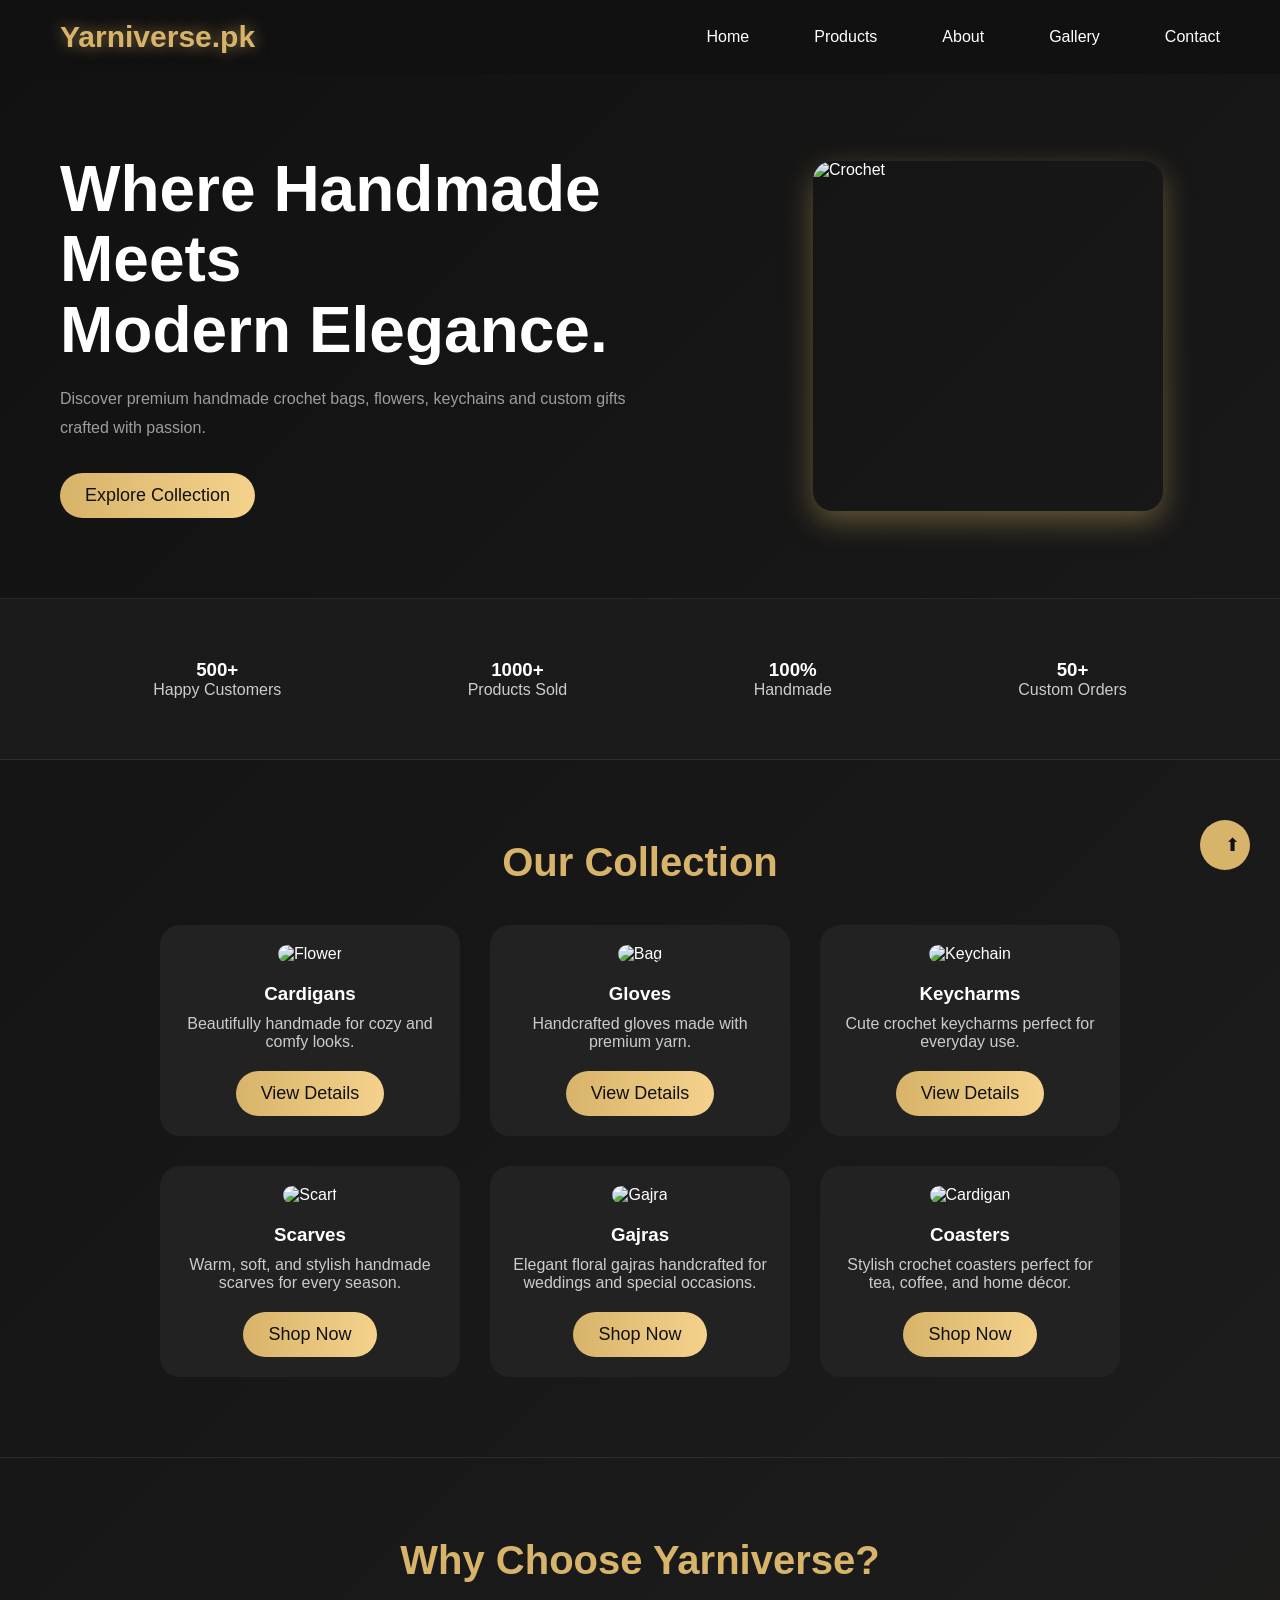
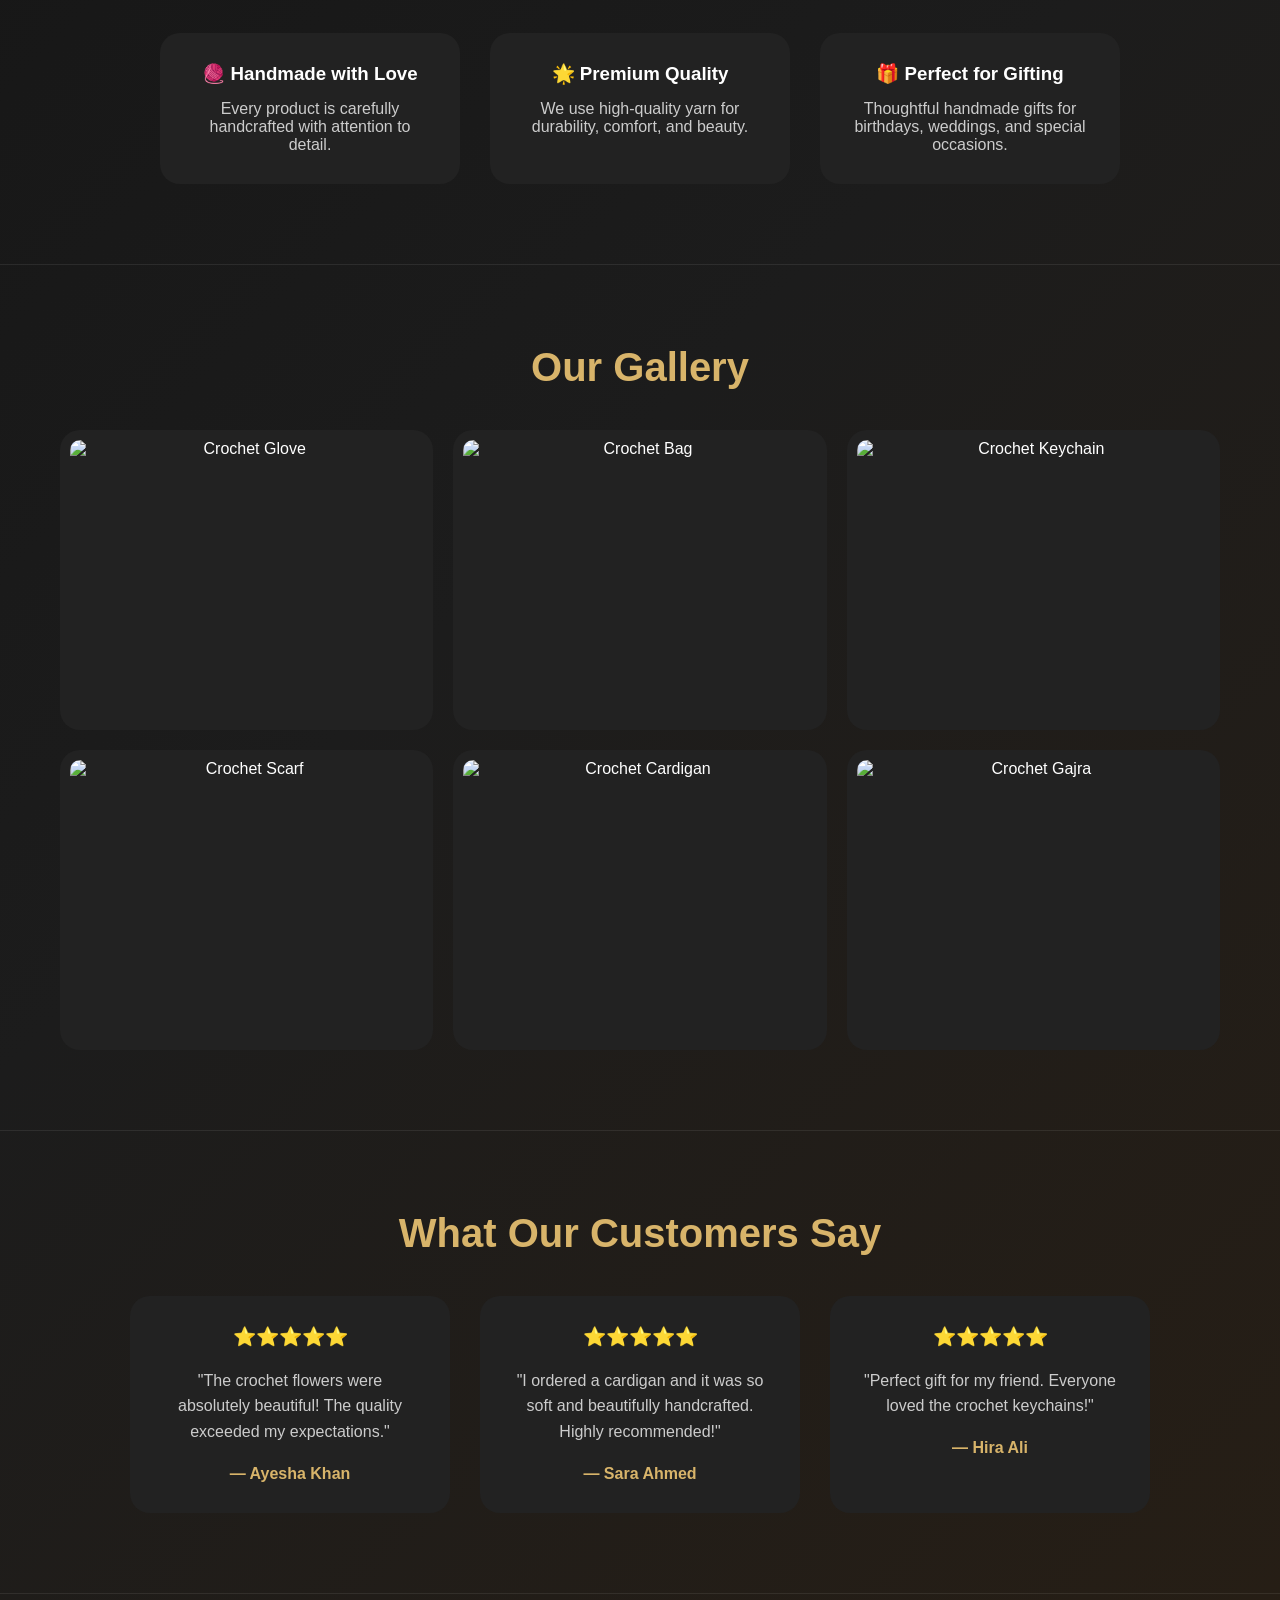
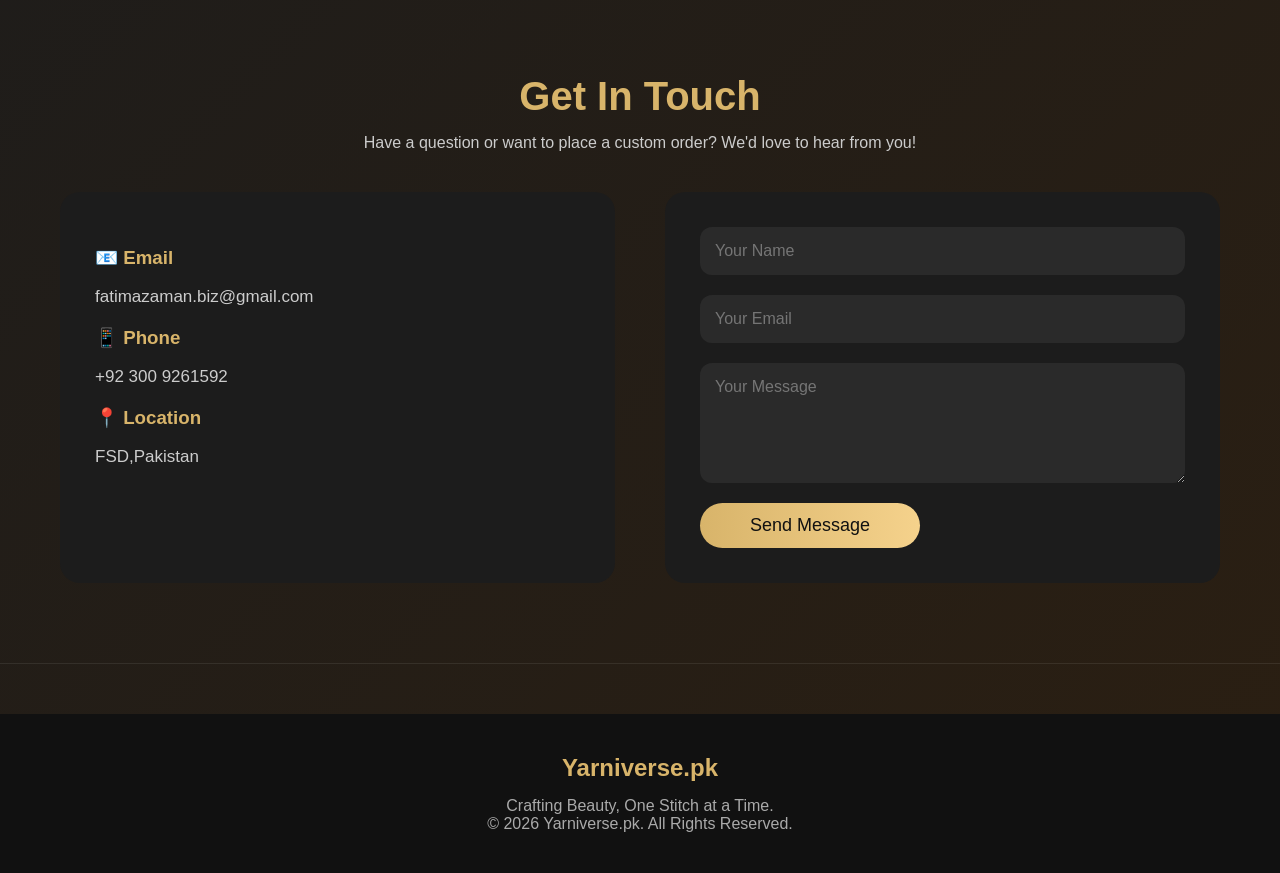
==== index.html @ ee7654af "Add files via upload" ====
<!DOCTYPE html>
<html lang="en">
<head>
    <link href="https://fonts.googleapis.com/css2?family=Poppins:wght@300;400;600;700&display=swap" rel="stylesheet">
    <body>
    <meta charset="UTF-8">
    <meta name="viewport" content="width=device-width, initial-scale=1.0">
    <title>Yarniverse</title>

    <link rel="stylesheet" href="style.css">
</head>


    <nav>
    <div class="logo">Yarniverse.pk</div>

    <ul>
        <li><a href="index.html">Home</a></li>
        <li><a href="products.html">Products</a></li>
        <li><a href="about.html">About</a></li>
        <li><a href="gallery.html">Gallery</a></li>
        <li><a href="contact.html">Contact</a></li>
    </ul>
</nav>
 
</nav>





    <section id="home" class="hero">
        
    <div class="hero-text">

        <h1>Where Handmade Meets <br>Modern Elegance.</h1>

        <p>
            Discover premium handmade crochet bags, flowers,
            keychains and custom gifts crafted with passion.
        </p>
<a href="products.html">
    <button>Explore Collection</button>
</a>
        
      
    </div>

    <div class="hero-image">

        <img src="images/hero1.jpeg" alt="Crochet">

    </div>

 </section>
 
 <section class="stats">

    <div class="stat">
        <h3>500+</h3>
        <p>Happy Customers</p>
    </div>

    <div class="stat">
        <h3>1000+</h3>
        <p>Products Sold</p>
    </div>

    <div class="stat">
        <h3>100%</h3>
        <p>Handmade</p>
    </div>

    <div class="stat">
        <h3>50+</h3>
        <p>Custom Orders</p>
    </div>

</section>


    <section id="products" class="our gallery">

    <h2>Our Collection</h2>

    <div class="product-container">

        <div class="card">
            <img src="images/cardigans.jpeg" alt="Flower">
            <h3>Cardigans</h3>
            <p>Beautifully handmade for cozy and comfy looks.</p>
            <button>View Details</button>
        </div>

        <div class="card">
            <img src="images/gloves.jpeg" alt="Bag">
            <h3> Gloves</h3>
            <p>Handcrafted gloves made with premium yarn.</p>
            <button>View Details</button>
        </div>

        <div class="card">
            <img src="images/keycharms.jpeg" alt="Keychain">
            <h3>Keycharms</h3>
            <p>Cute crochet keycharms  perfect for everyday use.</p>
            <button>View Details</button>
        </div>
        <div class="card">
    <img src="images/scarf.jpeg" alt="Scarf">
    <h3>Scarves</h3>
    <p>Warm, soft, and stylish handmade scarves for every season.</p>
    <button>Shop Now</button>
</div>

<div class="card">
    <img src="images/gajras.jpeg" alt="Gajra">
    <h3>Gajras</h3>
    <p>Elegant floral gajras handcrafted for weddings and special occasions.</p>
    <button>Shop Now</button>
</div>

<div class="card">
    <img src="images/coasters.jpeg" alt="Cardigan">
    <h3>Coasters</h3>
    <p>Stylish crochet coasters perfect for tea, coffee, and home décor.</p>
    <button>Shop Now</button>
</div>

    </div>

</section>
    
<section id="why-us" class="why-us">

    <h2>Why Choose Yarniverse?</h2>

    <div class="features">

        <div class="feature-card">
            <h3>🧶 Handmade with Love</h3>
            <p>Every product is carefully handcrafted with attention to detail.</p>
        </div>

        <div class="feature-card">
            <h3>🌟 Premium Quality</h3>
            <p>We use high-quality yarn for durability, comfort, and beauty.</p>
        </div>

        <div class="feature-card">
            <h3>🎁 Perfect for Gifting</h3>
            <p>Thoughtful handmade gifts for birthdays, weddings, and special occasions.</p>
        </div>

    </div>

</section>



<section id="gallery" class="gallery">

    <h2>Our Gallery</h2>

    <div class="gallery-container">

        <img src="images/gallery1.jpeg" alt="Crochet Glove">
        <img src="images/gallery2.jpeg" alt="Crochet Bag">
        <img src="images/gallery3.jpeg" alt="Crochet Keychain">
        <img src="images/gallery4.jpeg" alt="Crochet Scarf">
        <img src="images/gallery5.jpeg" alt="Crochet Cardigan">
        <img src="images/gallery6.jpeg" alt="Crochet Gajra">

    </div>

</section>


<section id="reviews" class="reviews">

    <h2>What Our Customers Say</h2>

    <div class="review-container">

        <div class="review-card">
            <h3>⭐⭐⭐⭐⭐</h3>
            <p>"The crochet flowers were absolutely beautiful! The quality exceeded my expectations."</p>
            <h4>— Ayesha Khan</h4>
        </div>

        <div class="review-card">
            <h3>⭐⭐⭐⭐⭐</h3>
            <p>"I ordered a cardigan and it was so soft and beautifully handcrafted. Highly recommended!"</p>
            <h4>— Sara Ahmed</h4>
        </div>

        <div class="review-card">
            <h3>⭐⭐⭐⭐⭐</h3>
            <p>"Perfect gift for my friend. Everyone loved the crochet keychains!"</p>
            <h4>— Hira Ali</h4>
        </div>

    </div>

</section>

<section id="contact" class="contact">

    <h2>Get In Touch</h2>

    <p>Have a question or want to place a custom order? We'd love to hear from you!</p>

    <div class="contact-container">

        <div class="contact-info">
            <h3>📧 Email</h3>
            <p>fatimazaman.biz@gmail.com</p>

            <h3>📱 Phone</h3>
            <p>+92 300 9261592</p>

            <h3>📍 Location</h3>
            <p>FSD,Pakistan</p>
        </div>

        <form class="contact-form">

            <input type="text" placeholder="Your Name" required>

            <input type="email" placeholder="Your Email" required>

            <textarea placeholder="Your Message" rows="5"></textarea>

            <button type="submit">Send Message</button>

        </form>

    </div>

</section>

<footer>

    <h2>Yarniverse.pk</h2>

    <p>Crafting Beauty, One Stitch at a Time.</p>

    <p>© 2026 Yarniverse.pk. All Rights Reserved.</p>

</footer>
<button id="topBtn">⬆</button>







</body>
</html>
---- style.css ----
html{
    scroll-behavior:smooth;
}
*{
    margin:0;
    padding:0;
    box-sizing:border-box;
    font-family:Arial, sans-serif;
}

body{
    background:#111;
    color:white;

 
}

nav{
    display:flex;
    justify-content:space-between;
    align-items:center;
    padding:20px 60px;
    background:rgba(17,17,17,0.9);
    backdrop-filter:blur(10px);
    position:sticky;
    top:0;
    z-index:1000;
}

.logo{
    font-size:30px;
    font-weight:bold;
    color:#d8b46a;
}

ul{
    display:flex;
    list-style:none;
}

li{
    margin-left:30px;
}

a{
    text-decoration:none;
    color:white;
    transition:0.3s;
}

a:hover{
    color:#d8b46a;
}

section{
    border-bottom:1px solid rgba(255,255,255,0.08);
}

.hero{
    display:flex;
    justify-content:space-between;
    align-items:center;
    padding:80px 60px;
  

body {
  background: radial-gradient(circle at top left, #1a1a1a, #0d0d0d, #000);
  color: white;
}
}

.hero-text{
    width:50%;
}

.hero-text h1{
    font-size:60px;
    margin-bottom:20px;
    line-height:1.2;
}

.hero-text p{
    color:#bfbfbf;
    font-size:16px;
    margin-bottom:30px;
    line-height:1.8;
}

button{
    background:#d8b46a;
    color:#111;
    border:none;
    padding:15px 35px;
    font-size:18px;
    border-radius:30px;
    cursor:pointer;
    transition:0.3s;
}

button:hover{
    transform:scale(1.05);
}

.hero-image{
    width:40%;
}

.hero-image img{
    width:100%;
    max-width:400px;
    height:auto;
    border-radius:20px;
    display:block;
    margin:auto;
}
.hero-image img{
    width:350px;
    height:350px;
    object-fit:cover;
    border-radius:20px;
    box-shadow:0 10px 30px rgba(216,180,106,0.4);
}
button{
    border-radius:50px;
    button{
    background:#d8b46a;
    color:#111;
    border:none;
    padding:12px 28px;
    border-radius:50px;
    font-size:16px;
    font-weight:bold;
    cursor:pointer;
    transition:.3s;
}

button:hover{
    background:white;
    transform:scale(1.05);
}
}

.hero-image img{
    transition:0.4s;
}

.hero-image img:hover{
    transform:scale(1.05);
}

section{
    border-bottom:1px solid rgba(255,255,255,0.08);
}
.products{
    padding:80px 60px;
    text-align:center;
}

.products h2{
    font-size:40px;
    color:#d8b46a;
    margin-bottom:50px;
}

.product-container{
    display:flex;
    justify-content:center;
    gap:30px;
    flex-wrap:wrap;
}

.card{
    background:#222;
    width:300px;
    padding:20px;
    border-radius:20px;
    transition:0.3s;
}

.card:hover{
    transform:translateY(-10px);
    box-shadow: 0 15px 35px rgba(216,180,106,0.3);
cursor: pointer;
}

.card img{
    width:100%;
    height:250px;
    object-fit:cover;
    border-radius:15px;
}

.card h3{
    margin:20px 0 10px;
}

.card p{
    color:#ccc;
    margin-bottom:20px;
}
.why-us{
    padding:80px 60px;
    text-align:center;
}

.why-us h2{
    color:#d8b46a;
    font-size:40px;
    margin-bottom:50px;
}

.features{
    display:flex;
    justify-content:center;
    gap:30px;
    flex-wrap:wrap;
}

.feature-card{
    background:#222;
    width:300px;
    padding:30px;
    border-radius:20px;
    transition:.3s;
}

.feature-card:hover{
    transform:translateY(-10px);
    box-shadow:0 15px 35px rgba(216,180,106,0.3);
}

.feature-card h3{
    margin-bottom:15px;
}

.feature-card p{
    color:#ccc;
}


body{
    background:linear-gradient(135deg,#111,#1c1c1c,#2b1f12);
    color:white;
    font-family:Arial, sans-serif;
}
nav a{
    transition:.3s;
}

nav a:hover{
    color:#d8b46a;
}
button{
    transition:.3s;
}

button:hover{
    transform:translateY(-3px);
    background:white;
    color:#111;
}
.card{
    transition:.4s;
}

.card:hover{
    transform:translateY(-12px);
    box-shadow:0 20px 40px rgba(216,180,106,.35);




    .card:hover{
    transform:translateY(-15px) scale(1.03);
}
}
.hero-image img{
    transition:.5s;
}

.hero-image img:hover{
    transform:scale(1.05) rotate(-2deg);
}





@media(max-width:768px){

.hero{
    flex-direction:column;
    text-align:center;
}

.hero-text{
    width:100%;
}

.hero-image{
    width:100%;
    margin-top:30px;
}

.product-container{
    flex-direction:column;
    align-items:center;
}

nav{
    flex-direction:column;
    gap:15px;
}

}




@keyframes fadeUp{

from{
opacity:0;
transform:translateY(40px);
}

to{
opacity:1;
transform:translateY(0);
}

}
.hero{
animation:fadeUp 1s ease;
} 

.products{
animation:fadeUp 1.2s ease;
}

.why-us{
animation:fadeUp 1.4s ease;
}
.logo{
transition:.4s;
}

.logo:hover{
color:#fff;
letter-spacing:2px;
}

.gallery{
    padding:80px 60px;
    text-align:center;
}

.gallery h2{
    font-size:40px;
    color:#d8b46a;
    margin-bottom:40px;
}

.gallery-container{
    display:grid;
    grid-template-columns:repeat(3,1fr);
    gap:20px;
}

.gallery-container img{
    width:100%;
    height:300px;
    object-fit:contain;
    border-radius:20px;
    background:#222;
    padding:10px;
    transition:.4s;
}

.gallery-container img:hover{
    transform:scale(1.05);
    box-shadow:0 15px 35px rgba(216,180,106,.4);
}



.reviews{
    padding:80px 60px;
    text-align:center;
}

.reviews h2{
    color:#d8b46a;
    font-size:40px;
    margin-bottom:40px;
}

.review-container{
    display:flex;
    justify-content:center;
    gap:30px;
    flex-wrap:wrap;
}

.review-card{
    width:320px;
    background:#222;
    padding:30px;
    border-radius:20px;
    transition:.3s;
}

.review-card:hover{
    transform:translateY(-10px);
    box-shadow:0 15px 35px rgba(216,180,106,.3);
}

.review-card p{
    color:#ccc;
    margin:20px 0;
    line-height:1.6;
}

.review-card h4{
    color:#d8b46a;
}


.contact{
    padding:80px 60px;
    text-align:center;
}

.contact h2{
    color:#d8b46a;
    font-size:40px;
    margin-bottom:15px;
}

.contact p{
    color:#ccc;
    margin-bottom:40px;
}

.contact-container{
    display:flex;
    justify-content:space-between;
    gap:50px;
    flex-wrap:wrap;
}

.contact-info{
    flex:1;
    text-align:left;
}

.contact-info h3{
    color:#d8b46a;
    margin-top:20px;
}

.contact-form{
    flex:1;
    display:flex;
    flex-direction:column;
    gap:20px;
}

.contact-form input,
.contact-form textarea{
    padding:15px;
    border:none;
    border-radius:10px;
    background:#222;
    color:white;
}

.contact-form button{
    width:200px;
}


footer{
    background:#111;
    text-align:center;
    padding:40px;
    margin-top:50px;
}

footer h2{
    color:#d8b46a;
    margin-bottom:15px;
}

footer p{
    color:#aaa;
}

.stats{
    display:flex;
    justify-content:space-around;
    text-align:center;
    padding:60px;
    background:#1b1b1b;
    flex-wrap:wrap;
}

.stat h2{
    font-size:45px;
    color:#d8b46a;
}

.stat p{
    color:#ccc;
}

#topBtn{
    position:fixed;
    bottom:30px;
    right:30px;
    width:50px;
    height:50px;
    border-radius:50%;
    border:none;
    background:#d8b46a;
    color:#111;
    cursor:pointer;
}





.featured{
    padding:80px 60px;
    text-align:center;
}

.featured h2{
    color:#d8b46a;
    font-size:40px;
    margin-bottom:30px;
}

.slider{
    display:flex;
    justify-content:center;
    align-items:center;
    gap:25px;
}

.slider img{
    width:450px;
    height:450px;
    object-fit:cover;
    border-radius:20px;
    box-shadow:0 20px 40px rgba(216,180,106,.3);
    transition:.5s;
}

.prev,
.next{
    width:55px;
    height:55px;
    border:none;
    border-radius:50%;
    background:#d8b46a;
    color:#111;
    font-size:24px;
    cursor:pointer;
    transition:.3s;
}

.prev:hover,
.next:hover{
    transform:scale(1.1);
}



body{
    font-family:'Poppins',sans-serif;
}


.logo{
    color:#d8b46a;
    text-shadow:0 0 15px rgba(216,180,106,.6);
}



nav a:hover{
    color:#d8b46a;
    border-bottom:2px solid #d8b46a;
}



.hero-text h1 {
  font-size: 64px;
  font-weight: 700;
  line-height: 1.1;
}

.hero-text p {
  opacity: 0.8;
  margin-top: 15px;
}


button {
  background: linear-gradient(90deg, #d8b46a, #f5d28c);
  border: none;
  padding: 12px 25px;
  border-radius: 30px;
  cursor: pointer;
  transition: 0.3s;
}

button:hover {
  transform: scale(1.05);
}



/* ================= PRODUCTS PAGE ================= */

.page-heading{

text-align:center;

padding:80px 20px 40px;

}

.page-heading h1{

font-size:48px;

margin-bottom:15px;

color:#FFD166;

}

.page-heading p{

font-size:18px;

color:#ccc;

}

.search-section{

text-align:center;

margin:30px;

}

.search-section input{

width:350px;

padding:15px;

border-radius:30px;

border:none;

font-size:16px;

}

.categories{

display:flex;

justify-content:center;

gap:20px;

margin-bottom:50px;

flex-wrap:wrap;

}

.categories button{

padding:12px 25px;

background:#FFD166;

border:none;

border-radius:30px;

cursor:pointer;

font-weight:bold;

transition:.3s;

}

.categories button:hover{

transform:scale(1.05);

}

.products-container{
    display:grid;
    grid-template-columns:repeat(auto-fit,minmax(300px,1fr));
    gap:35px;
    padding:50px 60px;
}




.product-card{
    background:#222;
    border-radius:20px;
    overflow:hidden;
    box-shadow:0 10px 25px rgba(0,0,0,.3);
    transition:.4s;
    padding:20px;
    display:flex;
    flex-direction:column;
}

.product-card:hover{

transform:translateY(-10px);

}


.product-card img{
    width:100%;
    height:360px;
    object-fit:cover;
    border-radius:15px;
}



.product-card:hover{
    transform:translateY(-10px);
    box-shadow:0 20px 40px rgba(216,180,106,.35);
}

.product-card:hover img{
    transform:scale(1.05);
}




.product-card h3{

margin:20px 0 10px;

}

.product-card p{

color:#ccc;

margin-bottom:20px;

}

.product-card h4{

color:#FFD166;

margin-bottom:20px;

}

.product-card button{

padding:12px 25px;

background:#FFD166;

border:none;

border-radius:30px;

cursor:pointer;

font-weight:bold;

}




nav{
    display:flex;
    justify-content:space-between;
    align-items:center;
    padding:20px 60px;
    background:#111;
    position:sticky;
    top:0;
    z-index:1000;
}
nav ul{
    display:flex;
    gap:35px;
}
.search-section input{

width:420px;

padding:16px;

border-radius:40px;

border:none;

outline:none;

font-size:16px;

transition:.3s;

}
.search-section input:focus{

box-shadow:0 0 20px rgba(216,180,106,.5);

}
.categories button{

transition:.3s;

}

.categories button:hover{

background:white;

transform:translateY(-4px);

}
.product-count{

text-align:center;

margin-bottom:40px;

color:#ccc;

font-size:18px;

}
.product-card img{

transition:.5s;

}

.product-card:hover img{

transform:scale(1.08);

}
.product-card button{
    width:100%;
    margin-top:auto;
}
.product-card h3{
    margin:15px 0 10px;
}

.product-card p{
    color:#ccc;
    line-height:1.5;
    margin-bottom:15px;
}

.product-card h4{
    color:#d8b46a;
    margin-bottom:15px;
}
/* ================= ABOUT PAGE ================= */

.about-hero{
    text-align:center;
    padding:100px 20px;
}

.about-hero h1{
    font-size:55px;
    color:#d8b46a;
}

.about-hero p{
    margin-top:20px;
    color:#ccc;
    font-size:20px;
}

.our-story{
    display:flex;
    justify-content:space-between;
    align-items:center;
    gap:60px;
    padding:80px 60px;
    flex-wrap:wrap;
}

.story-text{
    flex:1;
}

.story-text h2{
    color:#d8b46a;
    font-size:40px;
    margin-bottom:20px;
}

.story-text p{
    color:#ccc;
    line-height:1.8;
}

.story-image{
    flex:1;
    text-align:center;
}

.story-image img{
    width:100%;
    max-width:450px;
    border-radius:20px;
    box-shadow:0 20px 40px rgba(216,180,106,.3);
}

.mission{
    text-align:center;
    padding:80px 60px;
}

.mission h2{
    color:#d8b46a;
    margin-bottom:20px;
    font-size:40px;
}

.mission p{
    color:#ccc;
    max-width:800px;
    margin:auto;
    line-height:1.8;
}

.feature-container{
    display:grid;
    grid-template-columns:repeat(auto-fit,minmax(250px,1fr));
    gap:30px;
    padding:50px;
}

.creator{
    text-align:center;
    padding:80px;
}

.creator img{
    width:220px;
    height:220px;
    object-fit:cover;
    border-radius:50%;
    margin-bottom:25px;
    border:5px solid #d8b46a;
}

.creator h2{
    color:#d8b46a;
    margin-bottom:10px;
}

.creator h4{
    color:#ccc;
    margin-bottom:20px;
}

.creator p{
    color:#bbb;
    max-width:700px;
    margin:auto;
    line-height:1.8;
}

.cta{
    text-align:center;
    padding:100px 20px;
}

.cta h2{
    color:#d8b46a;
    margin-bottom:30px;
    font-size:42px;
}

/* ================= GALLERY PAGE ================= */

/*================ GALLERY PAGE ================*/

.gallery-hero{

    text-align:center;

    padding:100px 20px;

}

.gallery-hero h1{

    font-size:55px;

    color:#d8b46a;

    margin-bottom:20px;

}

.gallery-hero p{

    color:#ccc;

    font-size:20px;

}

.gallery-grid{

    display:grid;

    grid-template-columns:repeat(auto-fit,minmax(280px,1fr));

    gap:25px;

    padding:60px;

}

.gallery-grid img{

    width:100%;

    height:350px;

    object-fit:cover;

    border-radius:20px;

    transition:.4s;

    cursor:pointer;

}

.gallery-grid img:hover{

    transform:scale(1.05);

    box-shadow:0 20px 40px rgba(216,180,106,.4);

}

.gallery-quote{

    text-align:center;

    padding:100px 30px;

}

.gallery-quote h2{

    color:#d8b46a;

    font-size:36px;

    margin-bottom:20px;

}

.gallery-quote p{

    color:#ccc;

    font-size:18px;

}

/*============== CONTACT PAGE ==============*/

.contact-hero{

text-align:center;

padding:100px 20px;

}

.contact-hero h1{

font-size:55px;

color:#d8b46a;

margin-bottom:20px;

}

.contact-hero p{

color:#ccc;

font-size:18px;

max-width:700px;

margin:auto;

line-height:1.8;

}

.contact-page{

display:flex;

justify-content:space-between;

gap:50px;

padding:80px 60px;

flex-wrap:wrap;

}

.contact-info{

flex:1;

background:#1c1c1c;

padding:35px;

border-radius:20px;

}

.contact-info h2{

color:#d8b46a;

margin-bottom:25px;

}

.contact-info p{

margin:18px 0;

color:#ccc;

font-size:17px;

}

.contact-form{

flex:1;

background:#1c1c1c;

padding:35px;

border-radius:20px;

}

.contact-form h2{

color:#d8b46a;

margin-bottom:25px;

}

.contact-form form{

display:flex;

flex-direction:column;

gap:20px;

}

.contact-form input,

.contact-form textarea{

padding:15px;

border:none;

border-radius:12px;

background:#2a2a2a;

color:white;

font-size:16px;

outline:none;

}

.contact-form input:focus,

.contact-form textarea:focus{

border:2px solid #d8b46a;

}

.contact-form button{

width:220px;

}

.contact-extra{

display:grid;

grid-template-columns:repeat(auto-fit,minmax(250px,1fr));

gap:30px;

padding:60px;

}

.extra-card{

background:#1c1c1c;

padding:30px;

border-radius:20px;

text-align:center;

transition:.4s;

}

.extra-card:hover{

transform:translateY(-10px);

box-shadow:0 15px 35px rgba(216,180,106,.3);

}

.extra-card h3{

color:#d8b46a;

margin-bottom:15px;

}

.extra-card p{

color:#ccc;

line-height:1.6;

}



.follow-btn{
    width:140px;
    padding:10px 18px;
    font-size:15px;
    border-radius:25px;
    margin-top:10px;
}
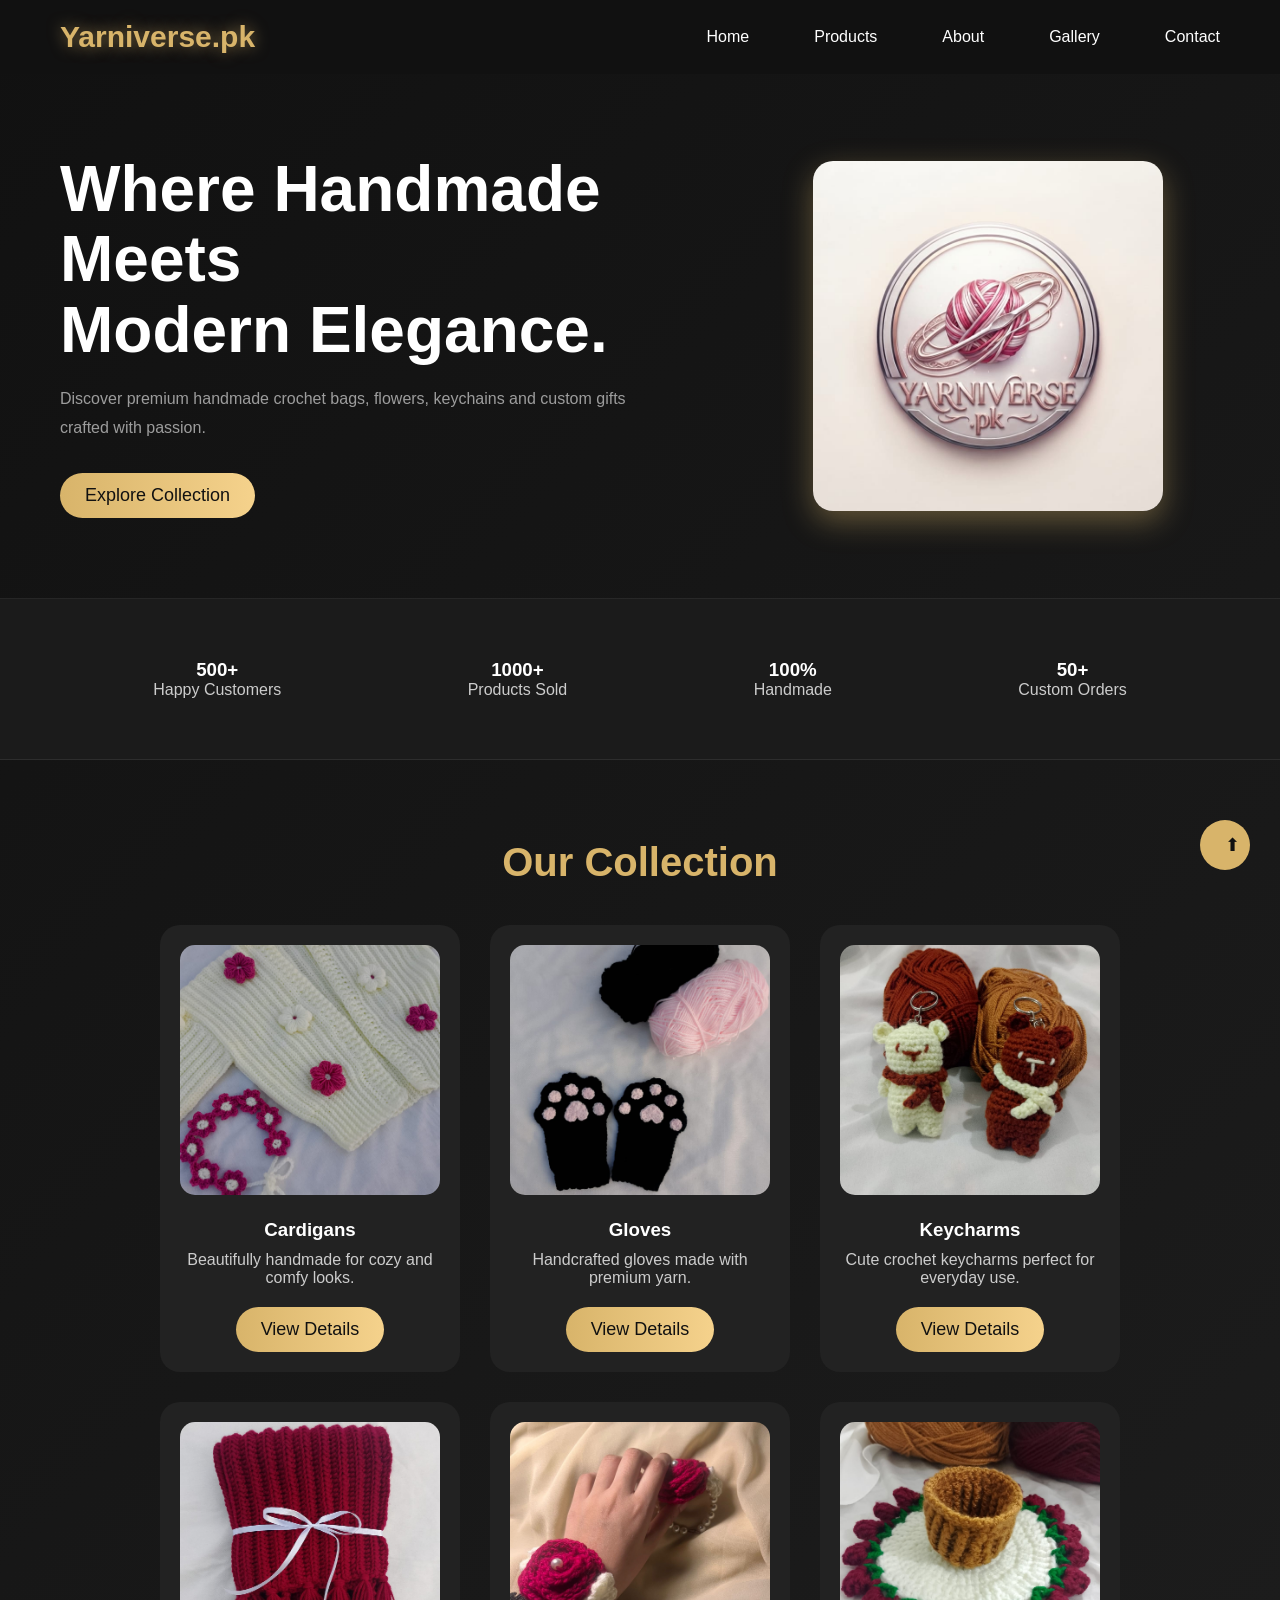
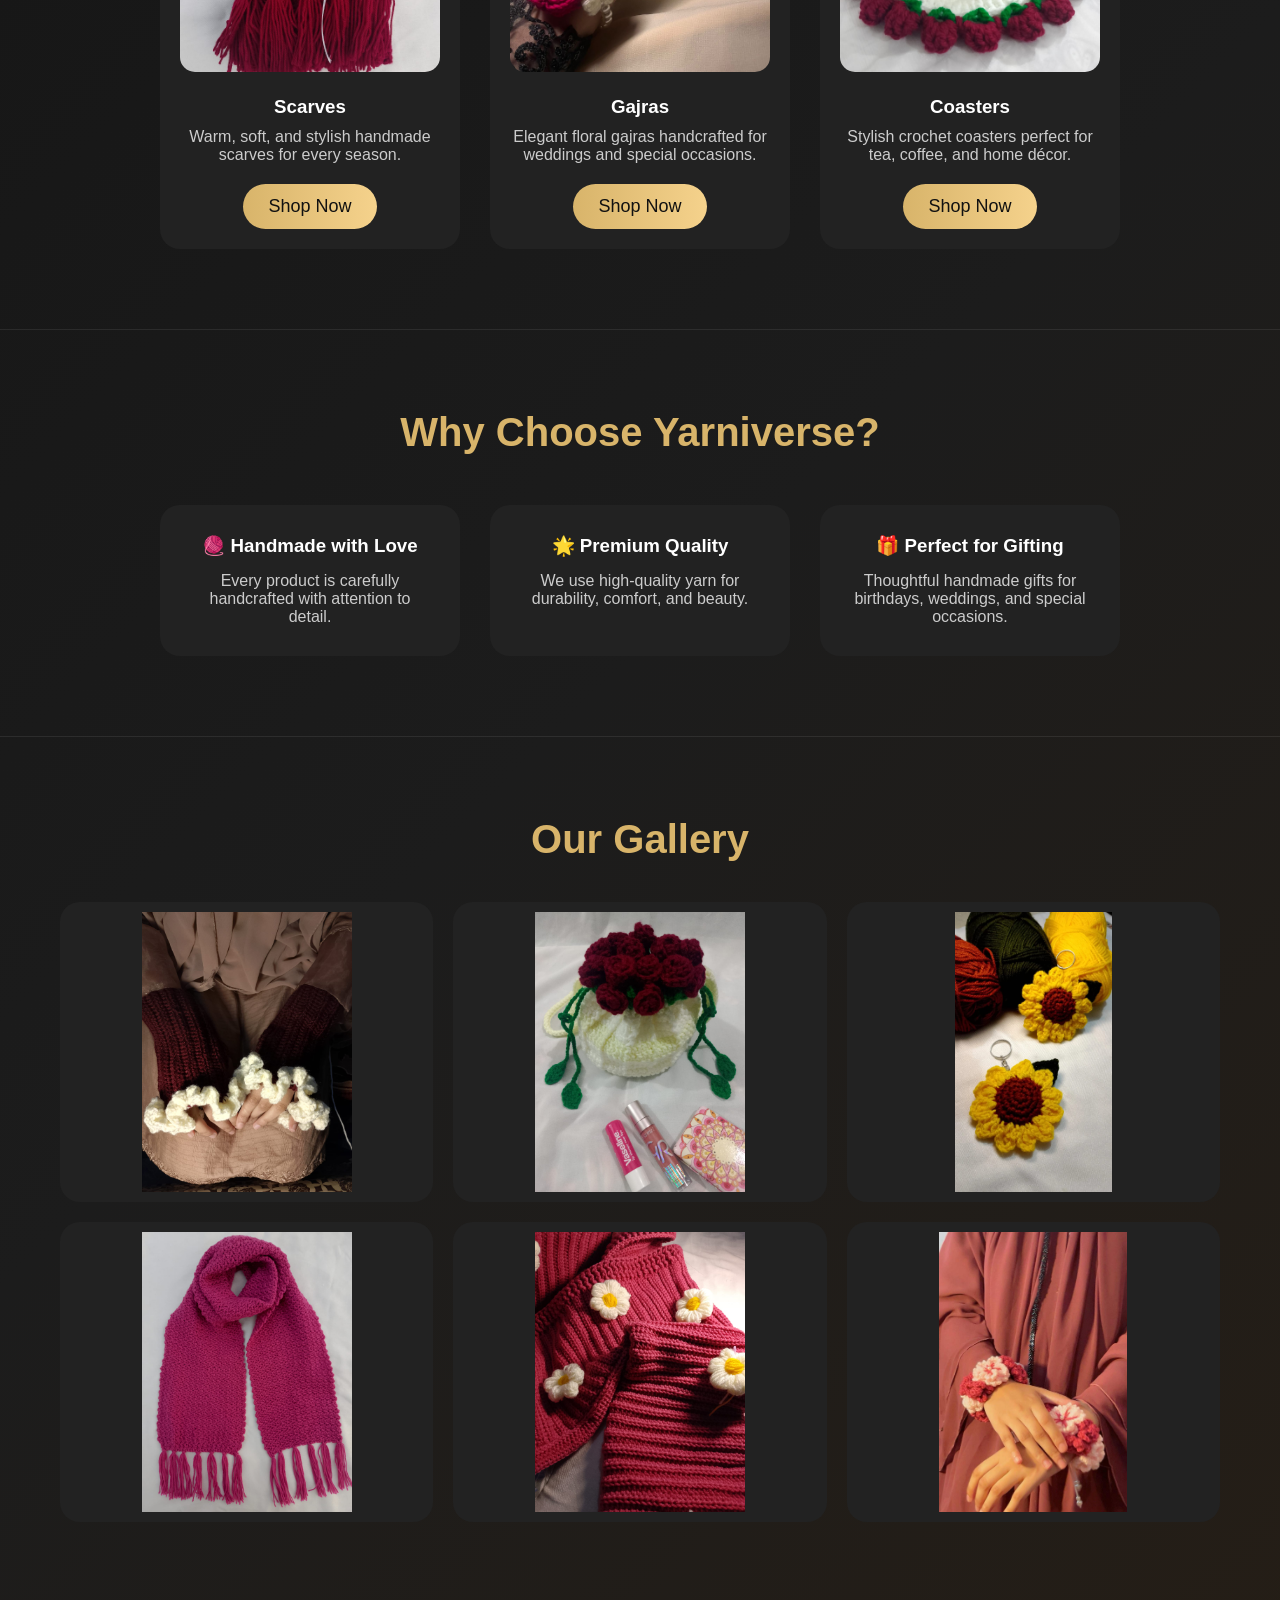
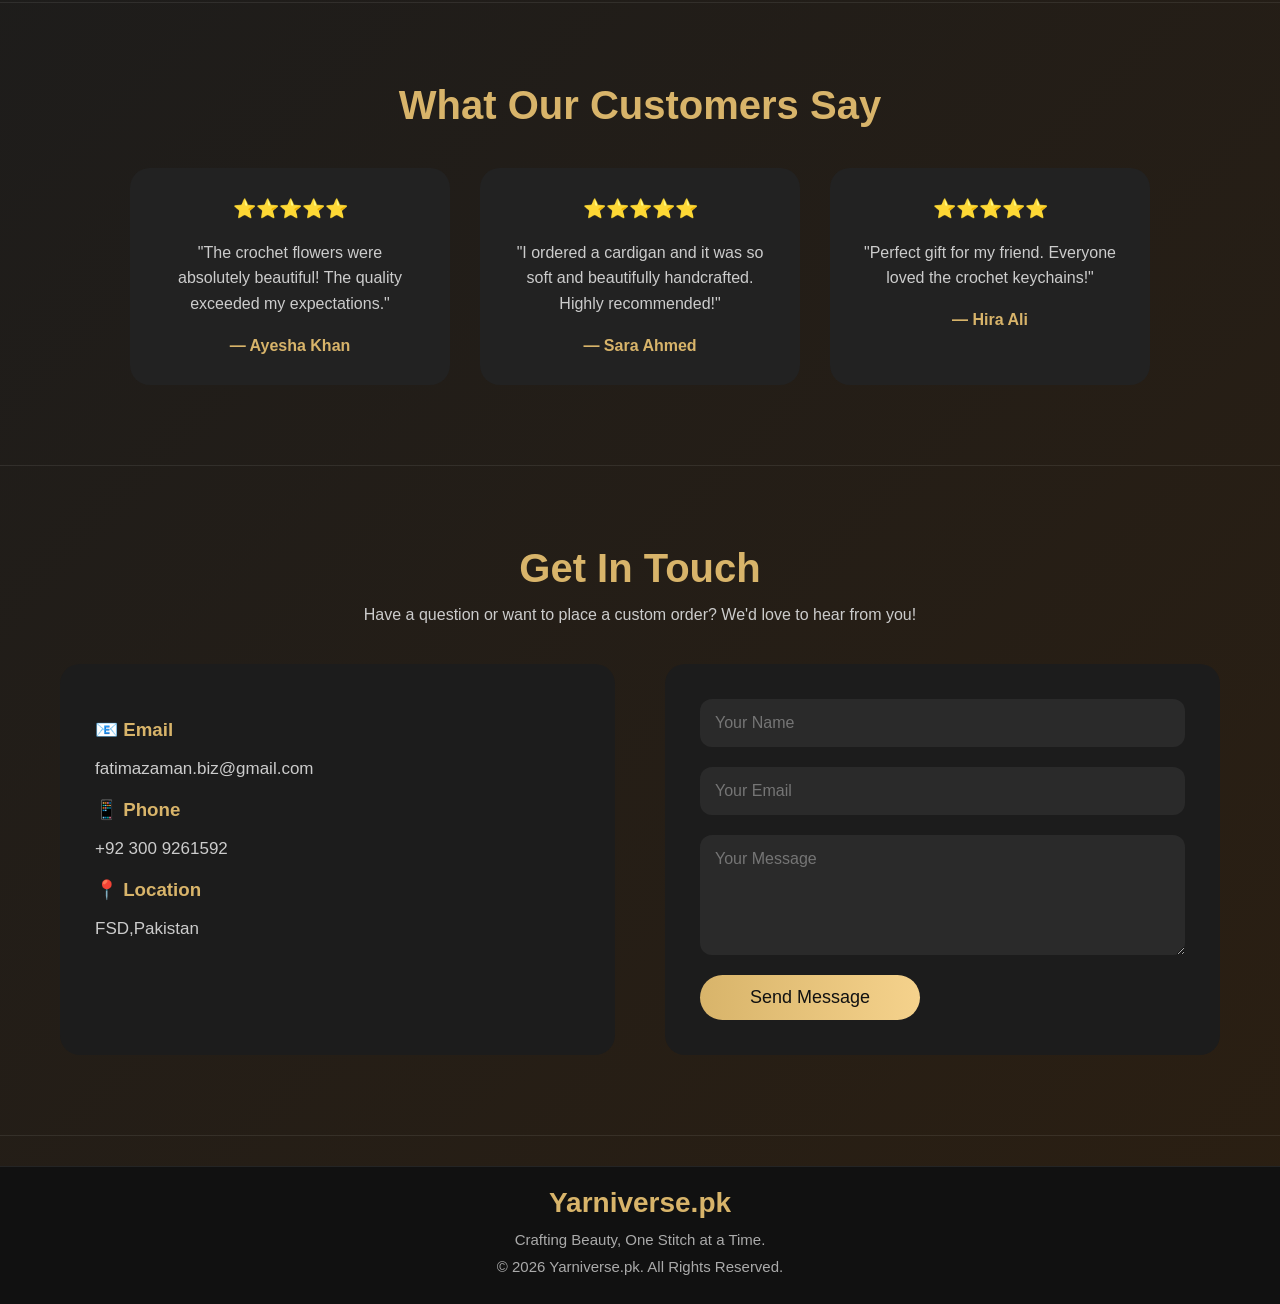
==== commit 65c09bf4: "Add files via upload improved mobile responsiveness" ====
--- a/index.html
+++ b/index.html
@@ -8,6 +8,8 @@
     <title>Yarniverse</title>
 
     <link rel="stylesheet" href="style.css">
+    
+    <meta name="viewport" content="width=device-width, initial-scale=1.0">
 </head>
 
 
--- a/style.css
+++ b/style.css
@@ -1304,4 +1304,263 @@
     font-size:15px;
     border-radius:25px;
     margin-top:10px;
-}+}
+
+
+
+@media (max-width:768px){
+
+nav{
+    flex-direction:column;
+    align-items:center;
+    padding:15px;
+}
+
+.logo{
+    font-size:32px;
+    margin-bottom:15px;
+}
+
+nav ul{
+    display:flex;
+    flex-wrap:wrap;
+    justify-content:center;
+    gap:12px 18px;
+    padding:0;
+}
+
+nav ul li{
+    margin:0;
+}
+
+nav ul li a{
+    font-size:18px;
+}
+
+
+
+/* Hero */
+
+.hero{
+    flex-direction:column;
+    padding:60px 20px;
+}
+
+.hero-text,
+.hero-image{
+    width:100%;
+    text-align:center;
+}
+
+.hero-text h1{
+    font-size:42px;
+}
+
+.hero-text p{
+    font-size:16px;
+}
+
+.hero-image{
+    margin-top:40px;
+}
+
+.hero-image img{
+    width:280px;
+    height:280px;
+}
+
+/* Stats */
+
+.stats{
+    padding:40px 20px;
+    gap:25px;
+}
+
+/* Products */
+
+.product-container{
+    justify-content:center;
+}
+
+.card{
+    width:100%;
+    max-width:330px;
+}
+
+/* Gallery */
+
+.gallery{
+    padding:60px 20px;
+}
+
+.gallery-container{
+    grid-template-columns:repeat(2,1fr);
+    gap:15px;
+}
+
+.gallery-container img{
+    height:180px;
+}
+
+/* Reviews */
+
+.review-card{
+    width:100%;
+}
+
+/* Contact */
+
+.contact{
+    padding:60px 20px;
+}
+
+.contact-container{
+    flex-direction:column;
+}
+
+/* Footer */
+
+footer{
+    padding:30px 20px;
+}
+
+}
+
+
+
+
+
+
+
+
+
+footer{
+    padding:30px 20px;
+}
+
+footer h2{
+    font-size:30px;
+}
+
+footer p{
+    font-size:15px;
+    line-height:1.6;
+}
+@media (max-width:768px){
+
+.page-heading h1{
+    font-size:38px;
+}
+
+.page-heading p{
+    font-size:16px;
+}
+
+.search-section input{
+    width:100%;
+}
+
+.categories{
+    gap:10px;
+}
+
+.categories button{
+    font-size:14px;
+    padding:10px 18px;
+}
+
+}
+@media (max-width:768px){
+
+.about-hero h1{
+    font-size:38px;
+}
+
+.our-story{
+    flex-direction:column;
+    padding:40px 20px;
+    text-align:center;
+}
+
+.story-text h2{
+    font-size:34px;
+}
+
+.story-text p{
+    font-size:16px;
+}
+
+.story-image img{
+    width:100%;
+}
+
+.creator{
+    padding:50px 20px;
+}
+
+.creator img{
+    width:170px;
+    height:170px;
+}
+
+}
+@media (max-width:768px){
+
+.gallery-hero h1{
+    font-size:38px;
+}
+
+.gallery-grid{
+    grid-template-columns:1fr;
+    padding:20px;
+}
+
+.gallery-grid img{
+    height:auto;
+}
+
+.gallery-quote h2{
+    font-size:30px;
+}
+
+}
+@media (max-width:768px){
+
+.contact-hero h1{
+    font-size:38px;
+}
+
+.contact-page{
+    flex-direction:column;
+    padding:30px 20px;
+}
+
+.contact-form button{
+    width:100%;
+}
+
+}
+
+/* ================= FOOTER ================= */
+
+footer{
+    background:#111;
+    text-align:center;
+    padding:20px 15px;
+    margin-top:30px;
+    border-top:1px solid rgba(255,255,255,0.08);
+}
+
+footer h2{
+    color:#d8b46a;
+    font-size:28px;
+    margin-bottom:10px;
+}
+
+footer p{
+    color:#aaa;
+    font-size:15px;
+    margin:5px 0;
+    line-height:1.5;
+}
+
